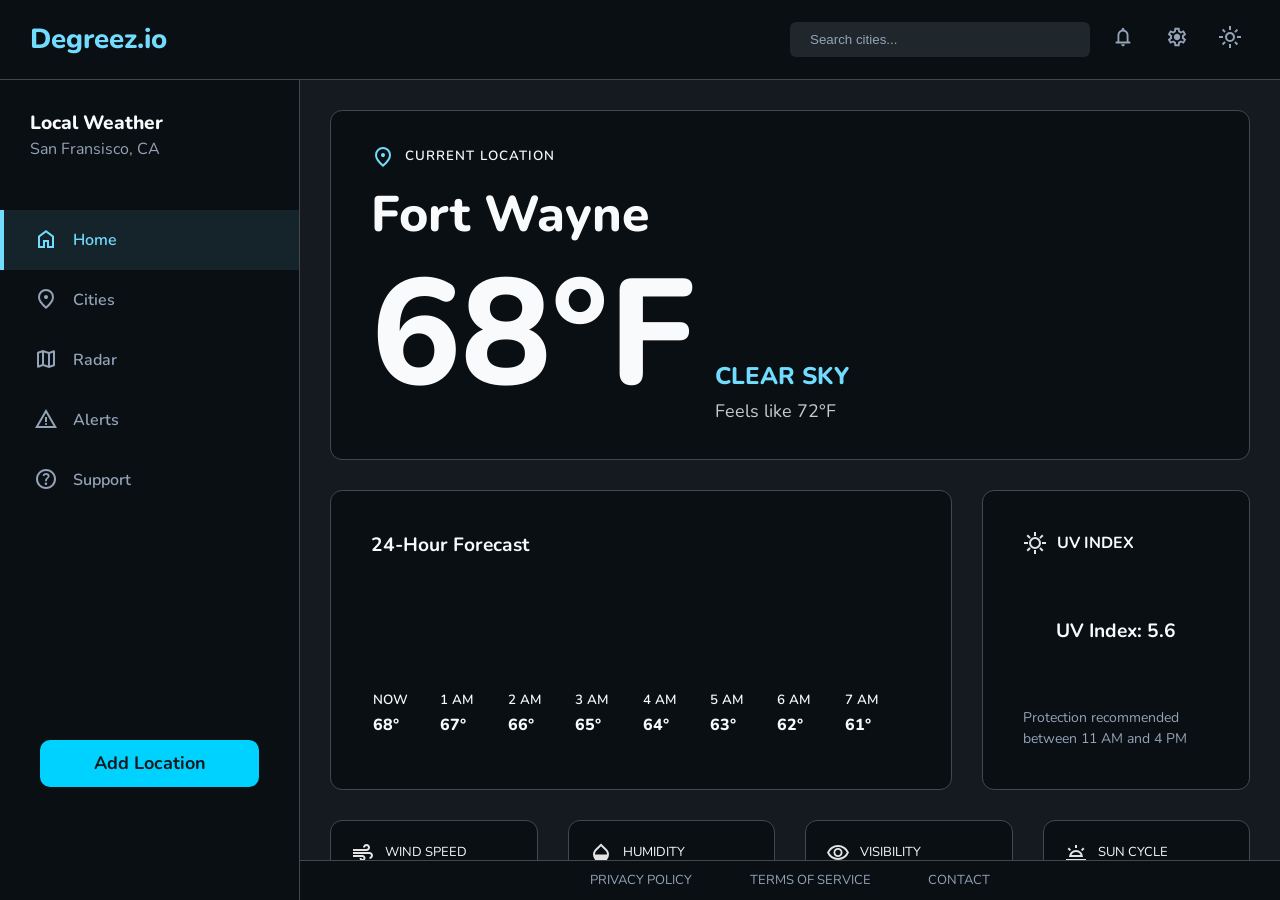
==== index.html @ ecbab19d "added responsiveness to homepage" ====
<!DOCTYPE html>
<html lang="en" data-theme="dark" >
<head>
  <meta charset="UTF-8">
  <meta name="viewport" content="width=device-width, initial-scale=1.0">
  
  <title id="page-title">Degreez.io</title>
  <link rel="stylesheet" href="./css/main.css">
  <link rel="stylesheet" href="./css/utilities.css">
  <link rel="stylesheet" href="./css/controls.css">

  <link rel="preconnect" href="https://fonts.googleapis.com">
  <link rel="preconnect" href="https://fonts.gstatic.com" crossorigin>
  <link href="https://fonts.googleapis.com/css2?family=Nunito:ital,wght@0,200..1000;1,200..1000&display=swap" rel="stylesheet">

  <link rel="icon" type="image/png" href="./assets/app-icon.png" alt="app icon">

  <script type="importmap">
  {
    "imports": {
      "navlinks": "./js/services/navlinks.js",
      "navService": "./js/services/navService.js",
      "apiService": "./js/services/apiService.js",
      "utilities": "./js/services/utilities.js",
      "homePage": "./js/pages/home.js"
    }
  }
  </script>

  <script defer type="module" src="./app.js"></script>
</head>
<body class="bg-surface-container">
  
  <!-- header -->
  <header class="bg-surface position-fixed" 
          style="height: 80px; z-index: 999; top: 0; width: 100%; display: flex; justify-content: center; align-items: center; user-select: none; border-bottom: 1px solid var(--outline-variant);">
    <div style="justify-content:space-between; width: inherit; height: 50px; display: flex; padding:0 30px; align-items: center;">

        <div style="display: flex; align-items: center;">

          <button id="menu-toggle-btn" class="menu-button" aria-label="Menu button" style="pointer-events: all; display: none; align-items: center; margin-left: 0px;">
            <svg xmlns="http://www.w3.org/2000/svg" height="32px" viewBox="0 -960 960 960" width="32px" fill="var(--on-surface-variant)"><path d="M120-240v-80h720v80H120Zm0-200v-80h720v80H120Zm0-200v-80h720v80H120Z"/></svg>          
          </button>
          
          <p class="AppHeader h4 text-color-primary" aria-label="app title" style="margin: 0 30px 0 0; font-weight: 800;">Degreez.io</p>
        </div>
 
        <ul class="top-right-nav-items" style="list-style: none; display: flex; width: 460px; font-weight: 550; justify-content: space-between; align-items: center;">
          <li>
            <input class="text-color bg-surface-variant search-box" aria-label="search box" type="text" placeholder="Search cities..." >
          </li>
          <li>
            <button class="top-nav-button" aria-label="Notification button">
              <svg xmlns="http://www.w3.org/2000/svg" height="22px" viewBox="0 -960 960 960"  width="24px" fill="var(--on-surface-variant)"><path d="M160-200v-80h80v-280q0-83 50-147.5T420-792v-28q0-25 17.5-42.5T480-880q25 0 42.5 17.5T540-820v28q80 20 130 84.5T720-560v280h80v80H160Zm320-300Zm0 420q-33 0-56.5-23.5T400-160h160q0 33-23.5 56.5T480-80ZM320-280h320v-280q0-66-47-113t-113-47q-66 0-113 47t-47 113v280Z"/></svg>
            </button>
          </li>
          <li>
            <button id="setting-btn" class="top-nav-button" aria-label="Settings button">
              <svg xmlns="http://www.w3.org/2000/svg" height="22px" viewBox="0 -960 960 960" width="24px" fill="var(--on-surface-variant)" style="pointer-events: none;"><path d="m370-80-16-128q-13-5-24.5-12T307-235l-119 50L78-375l103-78q-1-7-1-13.5v-27q0-6.5 1-13.5L78-585l110-190 119 50q11-8 23-15t24-12l16-128h220l16 128q13 5 24.5 12t22.5 15l119-50 110 190-103 78q1 7 1 13.5v27q0 6.5-2 13.5l103 78-110 190-118-50q-11 8-23 15t-24 12L590-80H370Zm70-80h79l14-106q31-8 57.5-23.5T639-327l99 41 39-68-86-65q5-14 7-29.5t2-31.5q0-16-2-31.5t-7-29.5l86-65-39-68-99 42q-22-23-48.5-38.5T533-694l-13-106h-79l-14 106q-31 8-57.5 23.5T321-633l-99-41-39 68 86 64q-5 15-7 30t-2 32q0 16 2 31t7 30l-86 65 39 68 99-42q22 23 48.5 38.5T427-266l13 106Zm42-180q58 0 99-41t41-99q0-58-41-99t-99-41q-59 0-99.5 41T342-480q0 58 40.5 99t99.5 41Zm-2-140Z"/></svg>
            </button>
          </li>
          
          <li>
            <button class="top-nav-button" aria-label="Theme toggle button">
              <svg xmlns="http://www.w3.org/2000/svg" height="24px" viewBox="0 -960 960 960" width="24px" fill="var(--on-surface-variant)"><path d="M565-395q35-35 35-85t-35-85q-35-35-85-35t-85 35q-35 35-35 85t35 85q35 35 85 35t85-35Zm-226.5 56.5Q280-397 280-480t58.5-141.5Q397-680 480-680t141.5 58.5Q680-563 680-480t-58.5 141.5Q563-280 480-280t-141.5-58.5ZM200-440H40v-80h160v80Zm720 0H760v-80h160v80ZM440-760v-160h80v160h-80Zm0 720v-160h80v160h-80ZM256-650l-101-97 57-59 96 100-52 56Zm492 496-97-101 53-55 101 97-57 59Zm-98-550 97-101 59 57-100 96-56-52ZM154-212l101-97 55 53-97 101-59-57Zm326-268Z"/></svg>            
            </button>
          </li>
        </ul>
    </div>

  </header>

  <!-- main content -->
  <div class="position-relative">

    <!-- side menu -->
    <aside class="sidemenu bg-surface position-fixed" style="width: 300px; height: calc(100vh - 80px); top: 80px; left: 0; border-right: 1px solid var(--outline-variant);">
      <nav aria-label="Menu">
        
        <!-- local weather location -->
        <div style="height: 50px; margin: 30px; justify-content: center; display: flex; flex-direction: column;">
          
          <p class="h6" style="font-weight: 800; user-select: none;">Local Weather</p>
          <p class="font-size-regular text-color-variant" style="user-select: none;">San Fransisco, CA</p>

        </div>
        
        <!-- list of menu items -->
        <div style="height: 216px; margin:50px 0;">
          <ul class="font-size-regular" style="list-style: none; display: flex; flex-direction: column; font-weight: 600; height: 100%; justify-content: space-between;">
            <li>
              <a id="homepage-menu-btn" class="side-nav-menu-button" type="button" href="#" draggable="false">
                <span style="pointer-events: none;">
                  <svg xmlns="http://www.w3.org/2000/svg" height="24px" viewBox="0 -960 960 960" width="24px" fill="var(--on-surface-variant)" style="margin: 4px 15px 0 0;">
                    <path d="M240-200h120v-240h240v240h120v-360L480-740 240-560v360Zm-80 80v-480l320-240 320 240v480H520v-240h-80v240H160Zm320-350Z"/>
                  </svg>
                </span>
                Home
              </a>
            </li>
            <li>
              <a class="side-nav-menu-button" type="button" href="#" draggable="false">
                <span style="pointer-events: none;">
                  <svg xmlns="http://www.w3.org/2000/svg" height="24px" viewBox="0 -960 960 960" width="24px" fill="var(--on-surface-variant)" style="margin: 4px 15px 0 0;">
                    <path d="M536.5-503.5Q560-527 560-560t-23.5-56.5Q513-640 480-640t-56.5 23.5Q400-593 400-560t23.5 56.5Q447-480 480-480t56.5-23.5ZM480-186q122-112 181-203.5T720-552q0-109-69.5-178.5T480-800q-101 0-170.5 69.5T240-552q0 71 59 162.5T480-186Zm0 106Q319-217 239.5-334.5T160-552q0-150 96.5-239T480-880q127 0 223.5 89T800-552q0 100-79.5 217.5T480-80Zm0-480Z"/></svg>
                </span>
                Cities
              </a>
            </li>
            <li>
              <a class="side-nav-menu-button" type="button" href="#" draggable="false">
                <span style="pointer-events: none;">
                  <svg xmlns="http://www.w3.org/2000/svg" height="24px" viewBox="0 -960 960 960" width="24px" fill="var(--on-surface-variant)" style="margin: 4px 15px 0 0;">
                    <path d="m600-120-240-84-186 72q-20 8-37-4.5T120-170v-560q0-13 7.5-23t20.5-15l212-72 240 84 186-72q20-8 37 4.5t17 33.5v560q0 13-7.5 23T812-192l-212 72Zm-40-98v-468l-160-56v468l160 56Zm80 0 120-40v-474l-120 46v468Zm-440-10 120-46v-468l-120 40v474Zm440-458v468-468Zm-320-56v468-468Z"/></svg>
                </span>
                Radar
              </a>
            </li>
            <li>
              <a class="side-nav-menu-button" type="button" href="#" draggable="false">
                <span style="pointer-events: none;">
                  <svg xmlns="http://www.w3.org/2000/svg" height="24px" viewBox="0 -960 960 960" width="24px" fill="var(--on-surface-variant)" style="margin: 4px 15px 0 0;">
                    <path d="m40-120 440-760 440 760H40Zm138-80h604L480-720 178-200Zm330.5-51.5Q520-263 520-280t-11.5-28.5Q497-320 480-320t-28.5 11.5Q440-297 440-280t11.5 28.5Q463-240 480-240t28.5-11.5ZM440-360h80v-200h-80v200Zm40-100Z"/></svg>
                </span>
                Alerts
              </a>
            </li>
            <li>
              <a class="side-nav-menu-button" type="button" href="#" draggable="false">
                <span style="pointer-events: none;">
                  <svg xmlns="http://www.w3.org/2000/svg" height="24px" viewBox="0 -960 960 960" width="24px" fill="var(--on-surface-variant)" style="margin: 4px 15px 0 0;">
                    <path d="M513.5-254.5Q528-269 528-290t-14.5-35.5Q499-340 478-340t-35.5 14.5Q428-311 428-290t14.5 35.5Q457-240 478-240t35.5-14.5ZM442-394h74q0-33 7.5-52t42.5-52q26-26 41-49.5t15-56.5q0-56-41-86t-97-30q-57 0-92.5 30T342-618l66 26q5-18 22.5-39t53.5-21q32 0 48 17.5t16 38.5q0 20-12 37.5T506-526q-44 39-54 59t-10 73Zm38 314q-83 0-156-31.5T197-197q-54-54-85.5-127T80-480q0-83 31.5-156T197-763q54-54 127-85.5T480-880q83 0 156 31.5T763-763q54 54 85.5 127T880-480q0 83-31.5 156T763-197q-54 54-127 85.5T480-80Zm0-80q134 0 227-93t93-227q0-134-93-227t-227-93q-134 0-227 93t-93 227q0 134 93 227t227 93Zm0-320Z"/>                
                  </svg>
                </span>
                Support
              </a>
            </li>
          </ul>
        </div>

        <!-- other -->
        <div class="position-absolute" style="height: 150px; width: 100%; margin:50px 0px; bottom: 0;">

          <a class="add-location-button bg-primary-container" type="button" href="#" draggable="false">
                Add Location
          </a>
        </div>
      </nav>
    </aside>

    <!-- main content -->
    <main id="page-content" class="position-absolute" 
          style="height: calc(100vh - 80px - 40px); width: calc(100vw - 300px); top: 80px;
          overflow-y: auto; overflow-x: hidden; left: 300px;">
        <!-- Pages will be injected here -->
    </main> 
  </div>

  
  <!-- footer -->
  <footer class="position-absolute bg-surface" style="display: flex; align-items: center; justify-content: center; height: 40px; width: calc(100% - 300px); bottom: 0; right: 0; border-top: 1px solid var(--outline-variant);">
    <div class="text-color-variant footerLinks" style="display: flex; align-items: center; justify-content: space-between; min-width: 400px; font-size: small;">
      <a>PRIVACY POLICY</a>
      <a>TERMS OF SERVICE</a>
      <a>CONTACT</a>
    </div>
  </footer>
</body>
</html>
---- css/main.css ----
:root {

  /* font sizes */
  --header-h1: 2.986rem;
  --header-h2: 2.488rem;
  --header-h3: 2.074rem;
  --header-h4: 1.728rem;
  --header-h5: 1.44rem;
  --header-h6: 1.2rem;
  --font-size-regular: 1rem;
  --font-size-small: 0.833rem;
  --font-size-xsmall: 0.694rem;
}

* {
    line-height: 1.5;
    margin: 0px;
    padding: 0px;
    box-sizing: border-box;
}

body {
  font-family: "Nunito", sans-serif;
  font-optical-sizing: auto;
  font-weight: 400;
  font-style: normal;
  flex: 1;
  color: var(--on-surface);
  font-size: var(--font-size-regular);
  user-select: none;
  height: 100vh;
  width: 100vw;
  overflow: hidden;
}

/* Dark Theme */
[data-theme="dark"] {

  /* Surface & Backgrounds */
  --surface: #0a0f13;
  --surface-container: #141a1f;
  --surface-container-highest: #1f272c;
  
  /* Primary Spectrum (High-Pressure/Hero) */

  --primary: #72dcff;
  --primary-container: #00d2ff;

  /* Secondary Spectrum (Indigo/Storm) */
  --secondary: #96a5ff;
  --secondary-container: #2f3f92;

  /* Accents & UI Details */
  --outline-variant: #43484d;

  /* Text color */
  --on-surface: #f8fafc;       
  --on-surface-variant: #94a3b8; 
}

/* Light Theme */
[data-theme="light"] {

  /* Surface & Backgrounds */
  --surface: #f8fafc;         
  --surface-container: #ffffff; 
  --surface-container-highest: #f1f5f9; 

  /* Primary Spectrum */
  --primary: #007da5;          
  --primary-container: #72dcff; 

  /* Secondary Spectrum */
  --secondary: #4d5bad;        
  --secondary-container: #e0e4ff; 

  /* Accents & UI Details */
  --outline-variant: #cbd5e1;   
  
  /* Text specifically for light mode */
  --on-surface: #0f172a;       
  --on-surface-variant: #475569;
}



/* #region FONTSIZE */

.h1 {
  font-size: var(--header-h1 );
}

.h2 {
  font-size: var(--header-h2);
}

.h3 {
  font-size: var(--header-h3);
}

.h4 {
  font-size: var(--header-h4);
}

.h5 {
  font-size: var(--header-h5);
}

.h6 {
  font-size: var(--header-h6);
}

.font-size-regular {
  font-size: var(--font-size-regular);
}

.font-size-small {
  font-size: var(--font-size-small);
}

.font-size-xsmall {
  font-size: var(--font-size-xsmall);
}

/* #endregion */
---- css/utilities.css ----
/*#region BACKGROUND */

.bg-surface{
  background-color: var(--surface);
}

.bg-surface-container {
  background-color: var(--surface-container);
}

.bg-surface-container-highest {
  background-color: var(--surface-container-highest);
}

.bg-primary {
  background-color: var(--primary);
}

.bg-primary-container {
  background-color: var(--primary-container);
}

.bg-secondary {
  background-color: var(--secondary);
}

.bg-secondary-container {
  background-color: var(--secondary-container);
}

.bg-surface-variant {
  background-color: var(--on-surface-variant);
}

/*#endregion */

/*#region OUTLINE */

.outline {
  outline: 1px solid var(--outline-variant);
  outline-offset: -1px;
}

/* #endregion */

/*#region FOREGROUND */

.text-color {
  color: var(--on-surface);
}

.text-color-variant {
  color: var(--on-surface-variant);
}

.text-color-primary {
  color: var(--primary);
}

.text-color-primary-container {
  color: var(--primary-container);
}

/* #endregion */

/* #region POSITION */

.position-static {
  position: static;
}

.position-sticky {
  position: sticky;
}

.position-relative {
  position: relative;
}

.position-absolute {
  position: absolute;
}

.position-fixed {
  position: fixed;
}


/* #endregion */


/* #region PAGE */

.page-default {
  padding: 30px;
}

/* #endregion */

@media (max-width: 1300px) {
  .largeWeatherImage { display: none !important; }
}

@media (max-width: 1200px) {
  .sidemenu { 
    /* width: 0px; */
    display: none;
    flex-direction: column;
    z-index: 900;
  }

  .sidemenu.active {
    display: flex;
  }

  .menu-button {
    display: flex !important;
  }

  .AppHeader {
    margin-left: 10px !important;
    font-size: x-large !important;
  }

  footer {
    width: 100% !important;
  }

  #page-content {
    width: 100% !important;
    left: 0 !important;
  }
}

@media (max-width: 700px) {

    .sidemenu { 
    width: 200px !important;
  }

  .top-right-nav-items {
    width: 150px !important;

    .search-box {
      display: none;
    }
  }

  .currentLocation {
    font-size: 20px !important;
  }

  .tempValue {
    font-size: 70px !important;
  }

  .container {
    height: 250px !important;
    flex-direction: column;
  }

  .container-mid {
    height: 500px !important;
    flex-direction: column;    
  }

  .tempContainer {
    align-items: center !important;
  }

  table {
    width: 700% !important;
  }

  .feelsLike {
    display: none !important;
  }

  .forecast {
    width: 100% !important;
    gap: 30px;
  }

  .uvIndex {
    width: 100% !important;
    p {
      font-weight: 500;
    }
  }

  .footerLinks {
    min-width: 350px !important;
  }

  .container-bottom {
    overflow-x: scroll;
    gap: 30px;
    .content {
      min-width: 250px !important;
    }
  }

  .add-location-button {
    font-size: 15px !important;
  }
}
---- css/controls.css ----
.search-box {
  border: none;
  border-radius: 6px;
  width: 300px; 
  height: 35px;
  background-color: var(--surface-container-highest);
  padding: 0 20px;
}

.search-box:focus {
  outline: none;
}

.search-box::placeholder {
  color: var(--on-surface-variant);
}

.top-nav-button {
  height: 40px; width: 40px; border-radius: 20px; border: 0; margin: 0; padding: 0; background-color: transparent;
}

.menu-button {
  height: 40px; width: 40px; border: 0; margin: 0; padding: 0; border-radius: 6px; background-color: transparent; align-items: center; justify-content: center;
}

.menu-button:hover, .menu-button:hover svg {
  background-color: var(--surface-container-highest);
  fill: var(--on-surface);
}

.top-nav-button:hover, .top-nav-button:hover svg {
  background-color: var(--surface-container-highest);
  fill: var(--on-surface);
}

.top-nav-menu-button {
  color: var(--on-surface-variant);
  text-decoration: none;
}

.top-nav-menu-button:hover {
  color: var(--on-surface);
  text-decoration: none;
}

.top-nav-menu-button:focus {
  color: var(--primary);
  border-bottom: 2px solid var(--primary);
}

.side-nav-menu-button {
  user-select: none;
  display: flex;
  justify-content: start;
  align-items: center;
  height: 50px;
  width: 100%;
  padding: 30px;
  color: var(--on-surface-variant);
  border-left: 4px solid transparent;
  text-decoration: none;
}

.side-nav-menu-button-icon {
  fill: var(--on-surface-variant);
}

.side-nav-menu-button:hover, .side-nav-menu-button:hover svg {
  background-color: var(--surface-container-highest);
  color: var(--on-surface);
  fill: var(--on-surface);
  
}

.side-nav-menu-button-selected {
  color: var(--primary);
  background-color: rgb(from var(--primary) r g b / 10%);
  border-left: 4px solid var(--primary);
  
  svg {
    fill: var(--primary);
  }
}

.side-nav-menu-button:visited {
  text-decoration: none;
}

.add-location-button {
  display: flex; 
  text-align: center; 
  justify-content: center; 
  margin: 40px; 
  padding: 10px;
  border-radius: 10px; 
  min-height: 40px; 
  font-weight: 700;
  text-decoration: none;
  color: var(--surface-container);
  user-select: none;
  font-size: 18px;
  transform: scale(1);
  transition: transform 0.3s ease;
}

.add-location-button:visited {
  text-decoration: none;
}

.add-location-button:hover {
  transform: scale(1.05);
}
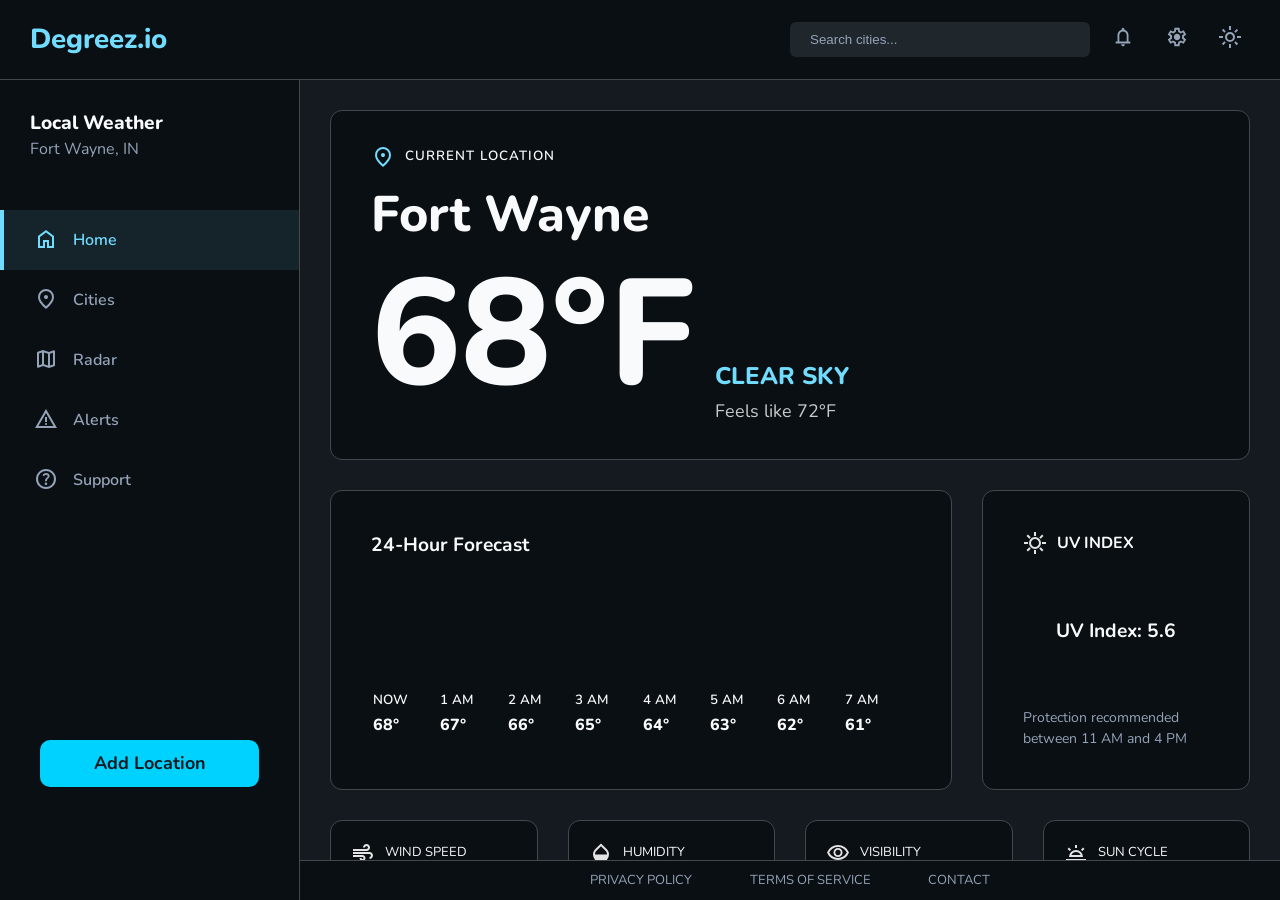
==== commit f2dcdabc: "update-homepage" ====
--- a/index.html
+++ b/index.html
@@ -81,7 +81,7 @@
         <div style="height: 50px; margin: 30px; justify-content: center; display: flex; flex-direction: column;">
           
           <p class="h6" style="font-weight: 800; user-select: none;">Local Weather</p>
-          <p class="font-size-regular text-color-variant" style="user-select: none;">San Fransisco, CA</p>
+          <p class="font-size-regular text-color-variant" style="user-select: none;">Fort Wayne, IN</p>
 
         </div>
         
@@ -165,5 +165,25 @@
       <a>CONTACT</a>
     </div>
   </footer>
+
+  <section class="add-location-popup position-relative"
+     style="z-index: 9999; top: 0; height: 100%; width: 100%; justify-content: center; align-items: center;
+     user-select: none;">
+    <div class="bg-surface" style="height: 100%; width: 100%; opacity: 0.6;" ></div>
+
+    <div class="position-absolute bg-surface" style="border-radius: 10px; border: 1px solid var(--outline-variant); padding: 20px; height: 200px;">
+      
+      <form action="#" style="display: flex; flex-direction: column;" aria-label="Add location popup dialog">
+        <div>
+          <p style="font-size: 24px; font-weight: 800; margin-bottom: 10px;">Add a new location</p>
+          <input class="text-color bg-surface-variant search-box" aria-label="search box" type="text" placeholder="Enter city name..." >
+        </div>
+
+        <a class="submit add-location-button bg-primary-container" type="button" href="#" draggable="false" style="margin: 40px 0; padding: 0; align-items: center;">
+                Add Location
+        </a>
+      </form>
+    </div>
+  </section>
 </body>
 </html>
--- a/css/controls.css
+++ b/css/controls.css
@@ -111,3 +111,12 @@
 .add-location-button:hover {
   transform: scale(1.05);
 }
+
+.add-location-popup.active {
+  display: flex;
+}
+
+.add-location-popup {
+  display: none;
+}
+
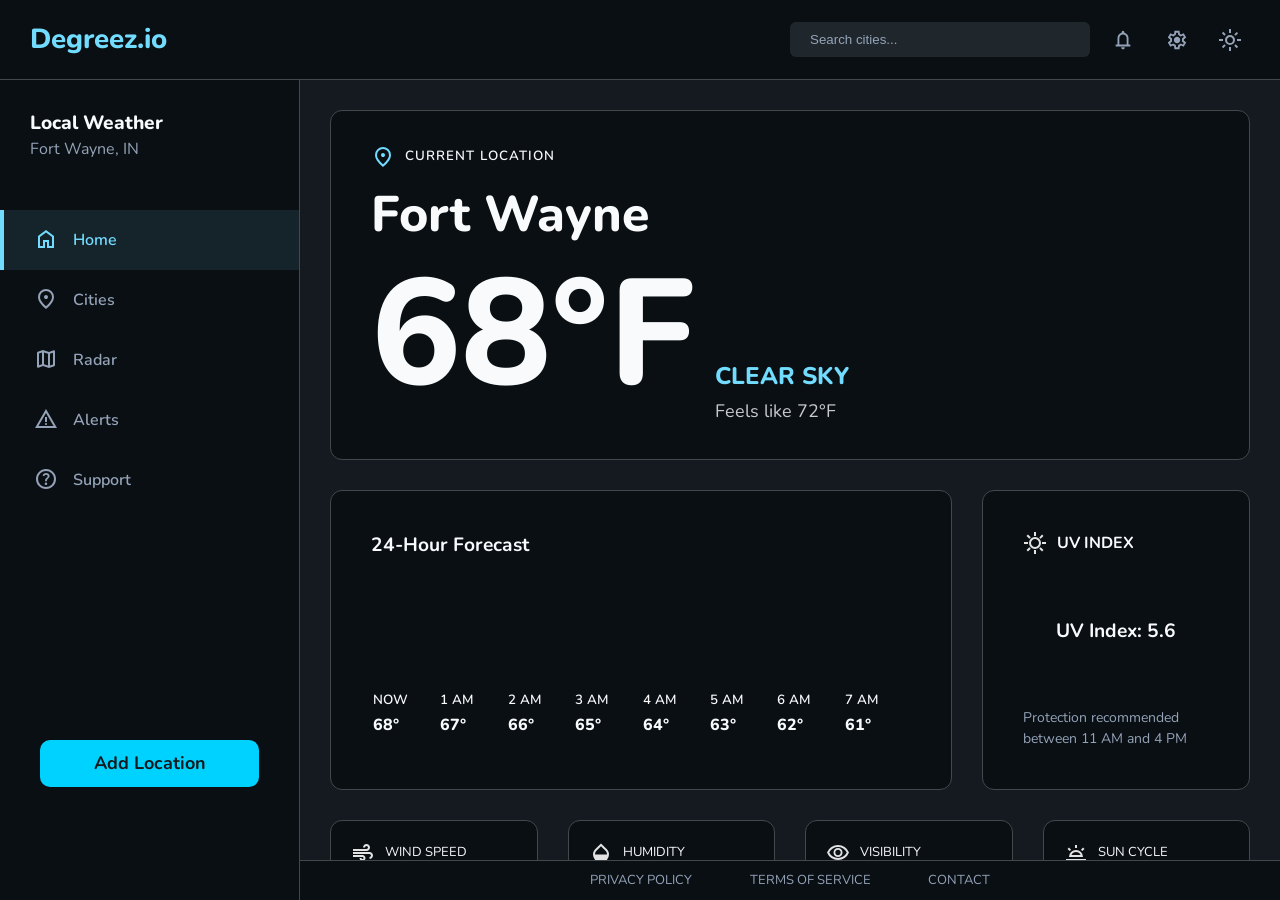
==== commit b596d44b: "added notification template and structure" ====
--- a/index.html
+++ b/index.html
@@ -5,9 +5,7 @@
   <meta name="viewport" content="width=device-width, initial-scale=1.0">
   
   <title id="page-title">Degreez.io</title>
-  <link rel="stylesheet" href="./css/main.css">
-  <link rel="stylesheet" href="./css/utilities.css">
-  <link rel="stylesheet" href="./css/controls.css">
+  <link rel="stylesheet" href="./css/styles.css">
 
   <link rel="preconnect" href="https://fonts.googleapis.com">
   <link rel="preconnect" href="https://fonts.gstatic.com" crossorigin>
@@ -50,7 +48,7 @@
             <input class="text-color bg-surface-variant search-box" aria-label="search box" type="text" placeholder="Search cities..." >
           </li>
           <li>
-            <button class="top-nav-button" aria-label="Notification button">
+            <button class="notification-button top-nav-button" aria-label="Notification button">
               <svg xmlns="http://www.w3.org/2000/svg" height="22px" viewBox="0 -960 960 960"  width="24px" fill="var(--on-surface-variant)"><path d="M160-200v-80h80v-280q0-83 50-147.5T420-792v-28q0-25 17.5-42.5T480-880q25 0 42.5 17.5T540-820v28q80 20 130 84.5T720-560v280h80v80H160Zm320-300Zm0 420q-33 0-56.5-23.5T400-160h160q0 33-23.5 56.5T480-80ZM320-280h320v-280q0-66-47-113t-113-47q-66 0-113 47t-47 113v280Z"/></svg>
             </button>
           </li>
@@ -70,6 +68,46 @@
 
   </header>
 
+  <!-- Notification section -->
+  <section class="notification bg-surface position-fixed outline" 
+           style="z-index: 9999; height: 400px; width: 350px; border-radius: 12px; top: 65px; right: 100px; overflow: hidden;">
+           <div style="display: flex; flex-direction: column; height: 100%; width: 100%;">
+             <!-- title  -->
+              <div style="border-bottom: 1px solid var(--outline-variant); padding: 12px 18px; user-select: none;">
+                <p style="font-size: large; font-weight: 600;">Notifications</p>
+              </div>
+             <!-- notification items -->
+              <div style="display: flex; flex-direction: column; justify-content: start; height: 80%; overflow-y: auto; overflow-x: hidden;">
+                
+                <!-- no notification message -->
+                <!-- <p>No new notifications</p> -->
+
+                <div class="notification-item" style="display: flex; flex-direction: column; padding: 12px 18px; border: 1px solid; border-color: var(--outline-variant);">
+                  <div style="display: flex; flex-direction: column; width: 100%;">
+                    <div style="display: flex;">
+                      <p style="font-weight: 600; font-size: medium;">Severe Weather Alert</p>
+
+                      <div class="new-notification-indicator" style="background-color: var(--primary); height: 8px; width: 8px; align-self: center; border-radius: 4px; margin-left: auto; margin-right: 4px;">
+                      </div>
+                    </div>
+                    <p style="font-size: small; color: var(--on-surface-variant); font-size: small; text-overflow: ellipsis; overflow: hidden; white-space: nowrap">Thunderstorm warning in your area until 6 PM. oasdf  ouiha iwebhdishbuiebsdf</p>
+
+                  </div>
+                </div>
+
+              </div>
+             <!-- bottom action buttons eg. mark all as read, clear notifications etc -->
+              <div style="display: flex; justify-content: space-between; padding: 18px;  border-top: 1px solid var(--outline-variant);">
+                <button class="notification-popup-button" aria-label="Mark all as read button" >
+                  Mark all as read
+                </button>
+                <button class="notification-popup-button outline" aria-label="Clear notifications button" style="background-color: transparent; color: var(--on-surface-variant);">
+                  Clear
+                </button>
+              </div>
+            </div>
+  </section>
+  
   <!-- main content -->
   <div class="position-relative">
 
--- a/css/styles.css
+++ b/css/styles.css
@@ -0,0 +1,489 @@
+:root {
+
+  /* font sizes */
+  --header-h1: 2.986rem;
+  --header-h2: 2.488rem;
+  --header-h3: 2.074rem;
+  --header-h4: 1.728rem;
+  --header-h5: 1.44rem;
+  --header-h6: 1.2rem;
+  --font-size-regular: 1rem;
+  --font-size-small: 0.833rem;
+  --font-size-xsmall: 0.694rem;
+}
+
+* {
+    line-height: 1.5;
+    margin: 0px;
+    padding: 0px;
+    box-sizing: border-box;
+}
+
+body {
+  font-family: "Nunito", sans-serif;
+  font-optical-sizing: auto;
+  font-weight: 400;
+  font-style: normal;
+  flex: 1;
+  color: var(--on-surface);
+  font-size: var(--font-size-regular);
+  user-select: none;
+  height: 100vh;
+  width: 100vw;
+  overflow: hidden;
+}
+
+/* Dark Theme */
+[data-theme="dark"] {
+
+  /* Surface & Backgrounds */
+  --surface: #0a0f13;
+  --surface-container: #141a1f;
+  --surface-container-highest: #1f272c;
+  
+  /* Primary Spectrum (High-Pressure/Hero) */
+
+  --primary: #72dcff;
+  --primary-container: #00d2ff;
+
+  /* Secondary Spectrum (Indigo/Storm) */
+  --secondary: #96a5ff;
+  --secondary-container: #2f3f92;
+
+  /* Accents & UI Details */
+  --outline-variant: #43484d;
+
+  /* Text color */
+  --on-surface: #f8fafc;       
+  --on-surface-variant: #94a3b8; 
+}
+
+/* Light Theme */
+[data-theme="light"] {
+
+  /* Surface & Backgrounds */
+  --surface: #f8fafc;         
+  --surface-container: #ffffff; 
+  --surface-container-highest: #f1f5f9; 
+
+  /* Primary Spectrum */
+  --primary: #007da5;          
+  --primary-container: #72dcff; 
+
+  /* Secondary Spectrum */
+  --secondary: #4d5bad;        
+  --secondary-container: #e0e4ff; 
+
+  /* Accents & UI Details */
+  --outline-variant: #cbd5e1;   
+  
+  /* Text specifically for light mode */
+  --on-surface: #0f172a;       
+  --on-surface-variant: #475569;
+}
+
+
+
+/* #region FONTSIZE */
+
+.h1 {
+  font-size: var(--header-h1 );
+}
+
+.h2 {
+  font-size: var(--header-h2);
+}
+
+.h3 {
+  font-size: var(--header-h3);
+}
+
+.h4 {
+  font-size: var(--header-h4);
+}
+
+.h5 {
+  font-size: var(--header-h5);
+}
+
+.h6 {
+  font-size: var(--header-h6);
+}
+
+.font-size-regular {
+  font-size: var(--font-size-regular);
+}
+
+.font-size-small {
+  font-size: var(--font-size-small);
+}
+
+.font-size-xsmall {
+  font-size: var(--font-size-xsmall);
+}
+
+/* #endregion */
+
+
+/*#region BACKGROUND */
+
+.bg-surface{
+  background-color: var(--surface);
+}
+
+.bg-surface-container {
+  background-color: var(--surface-container);
+}
+
+.bg-surface-container-highest {
+  background-color: var(--surface-container-highest);
+}
+
+.bg-primary {
+  background-color: var(--primary);
+}
+
+.bg-primary-container {
+  background-color: var(--primary-container);
+}
+
+.bg-secondary {
+  background-color: var(--secondary);
+}
+
+.bg-secondary-container {
+  background-color: var(--secondary-container);
+}
+
+.bg-surface-variant {
+  background-color: var(--on-surface-variant);
+}
+
+/*#endregion */
+
+/*#region OUTLINE */
+
+.outline {
+  outline: 1px solid var(--outline-variant);
+  outline-offset: -1px;
+}
+
+/* #endregion */
+
+/*#region FOREGROUND */
+
+.text-color {
+  color: var(--on-surface);
+}
+
+.text-color-variant {
+  color: var(--on-surface-variant);
+}
+
+.text-color-primary {
+  color: var(--primary);
+}
+
+.text-color-primary-container {
+  color: var(--primary-container);
+}
+
+/* #endregion */
+
+/* #region POSITION */
+
+.position-static {
+  position: static;
+}
+
+.position-sticky {
+  position: sticky;
+}
+
+.position-relative {
+  position: relative;
+}
+
+.position-absolute {
+  position: absolute;
+}
+
+.position-fixed {
+  position: fixed;
+}
+
+
+/* #endregion */
+
+
+/* #region PAGE */
+
+.page-default {
+  padding: 30px;
+}
+
+/* #endregion */
+
+@media (max-width: 1300px) {
+  .largeWeatherImage { display: none !important; }
+}
+
+@media (max-width: 1200px) {
+  .sidemenu { 
+    /* width: 0px; */
+    display: none;
+    flex-direction: column;
+    z-index: 900;
+  }
+
+  .sidemenu.active {
+    display: flex;
+  }
+
+  .menu-button {
+    display: flex !important;
+  }
+
+  .AppHeader {
+    margin-left: 10px !important;
+    font-size: x-large !important;
+  }
+
+  footer {
+    width: 100% !important;
+  }
+
+  #page-content {
+    width: 100% !important;
+    left: 0 !important;
+  }
+}
+
+@media (max-width: 700px) {
+
+    .sidemenu { 
+    width: 200px !important;
+  }
+
+  .top-right-nav-items {
+    width: 150px !important;
+
+    .search-box {
+      display: none;
+    }
+  }
+
+  .currentLocation {
+    font-size: 20px !important;
+  }
+
+  .tempValue {
+    font-size: 70px !important;
+  }
+
+  .container {
+    height: 250px !important;
+    flex-direction: column;
+  }
+
+  .container-mid {
+    height: 500px !important;
+    flex-direction: column;    
+  }
+
+  .tempContainer {
+    align-items: center !important;
+  }
+
+  table {
+    width: 700% !important;
+  }
+
+  .feelsLike {
+    display: none !important;
+  }
+
+  .forecast {
+    width: 100% !important;
+    gap: 30px;
+  }
+
+  .uvIndex {
+    width: 100% !important;
+    p {
+      font-weight: 500;
+    }
+  }
+
+  .footerLinks {
+    min-width: 350px !important;
+  }
+
+  .container-bottom {
+    overflow-x: scroll;
+    gap: 30px;
+    .content {
+      min-width: 250px !important;
+    }
+  }
+
+  .add-location-button {
+    font-size: 15px !important;
+  }
+}
+
+
+.search-box {
+  border: none;
+  border-radius: 6px;
+  width: 300px; 
+  height: 35px;
+  background-color: var(--surface-container-highest);
+  padding: 0 20px;
+}
+
+.search-box:focus {
+  outline: none;
+}
+
+.search-box::placeholder {
+  color: var(--on-surface-variant);
+}
+
+.top-nav-button {
+  height: 40px; width: 40px; border-radius: 20px; border: 0; margin: 0; padding: 0; background-color: transparent; display: flex; align-items: center; justify-content: center;
+}
+
+.menu-button {
+  height: 40px; width: 40px; border: 0; margin: 0; padding: 0; border-radius: 6px; background-color: transparent; align-items: center; justify-content: center;
+}
+
+.menu-button:hover, .menu-button:hover svg, .notification-item:hover {
+  background-color: var(--surface-container-highest);
+  fill: var(--on-surface);
+}
+
+.top-nav-button:hover, .top-nav-button:hover svg {
+  background-color: var(--surface-container-highest);
+  fill: var(--on-surface);
+}
+
+.top-nav-menu-button {
+  color: var(--on-surface-variant);
+  text-decoration: none;
+}
+
+.top-nav-menu-button:hover {
+  color: var(--on-surface);
+  text-decoration: none;
+}
+
+.top-nav-menu-button:focus {
+  color: var(--primary);
+  border-bottom: 2px solid var(--primary);
+}
+
+.side-nav-menu-button {
+  user-select: none;
+  display: flex;
+  justify-content: start;
+  align-items: center;
+  height: 50px;
+  width: 100%;
+  padding: 30px;
+  color: var(--on-surface-variant);
+  border-left: 4px solid transparent;
+  text-decoration: none;
+}
+
+.side-nav-menu-button-icon {
+  fill: var(--on-surface-variant);
+}
+
+.side-nav-menu-button:hover, .side-nav-menu-button:hover svg {
+  background-color: var(--surface-container-highest);
+  color: var(--on-surface);
+  fill: var(--on-surface);
+  
+}
+
+.side-nav-menu-button-selected {
+  color: var(--primary);
+  background-color: rgb(from var(--primary) r g b / 10%);
+  border-left: 4px solid var(--primary);
+  
+  svg {
+    fill: var(--primary);
+  }
+}
+
+.side-nav-menu-button:visited {
+  text-decoration: none;
+}
+
+.add-location-button {
+  display: flex; 
+  text-align: center; 
+  justify-content: center; 
+  margin: 40px; 
+  padding: 10px;
+  border-radius: 10px; 
+  min-height: 40px; 
+  font-weight: 700;
+  text-decoration: none;
+  color: var(--surface-container);
+  user-select: none;
+  font-size: 18px;
+  transform: scale(1);
+  transition: transform 0.3s ease;
+}
+
+.add-location-button:visited {
+  text-decoration: none;
+}
+
+.add-location-button:hover {
+  transform: scale(1.05);
+}
+
+.add-location-popup.active {
+  display: flex;
+}
+
+.add-location-popup {
+  display: none;
+}
+
+.grow-on-hover {
+  transform: scale(1);
+  transition: transform 0.2s ease;
+}
+
+.grow-on-hover:hover {
+  transform: scale(1.2);
+}
+
+.notification {
+  display: none;
+}
+
+.notification.active {
+  display: flex;
+}
+
+.notification-popup-button {
+  padding: 4px 14px; 
+  font-size: medium; 
+  background-color: var(--primary); 
+  color: var(--surface-container); 
+  border-radius: 8px; 
+  border: none;
+  align-items: center;
+  justify-content: center;
+  transform: scale(1);
+  transition: transform 0.2s ease;
+}
+
+.notification-popup-button:hover {
+  transform: scale(1.05);
+}
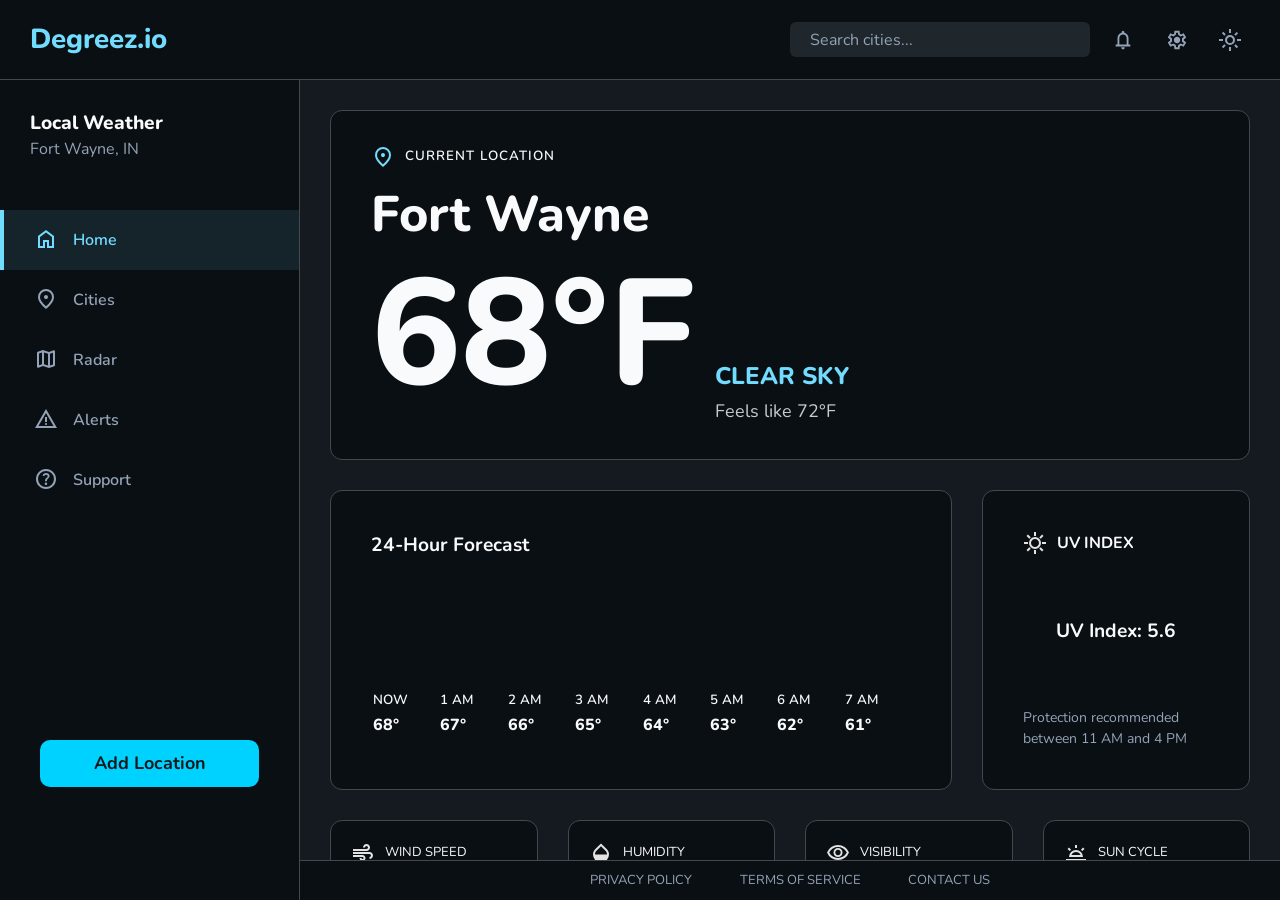
==== commit a53d6f22: "added alert page; support page;" ====
--- a/index.html
+++ b/index.html
@@ -10,6 +10,9 @@
   <link rel="preconnect" href="https://fonts.googleapis.com">
   <link rel="preconnect" href="https://fonts.gstatic.com" crossorigin>
   <link href="https://fonts.googleapis.com/css2?family=Nunito:ital,wght@0,200..1000;1,200..1000&display=swap" rel="stylesheet">
+
+  <link href="https://fonts.googleapis.com/css2?family=Material+Symbols+Outlined" rel="stylesheet" />
+  <!-- <link rel="stylesheet" href="https://ka-f.webawesome.com/webawesome@3.5.0/styles/webawesome.css"> -->
 
   <link rel="icon" type="image/png" href="./assets/app-icon.png" alt="app icon">
 
@@ -26,6 +29,8 @@
   </script>
 
   <script defer type="module" src="./app.js"></script>
+  <script defer type="module" src="https://ka-f.webawesome.com/webawesome@3.5.0/webawesome.loader.js"></script>
+
 </head>
 <body class="bg-surface-container">
   
@@ -85,12 +90,12 @@
                 <div class="notification-item" style="display: flex; flex-direction: column; padding: 12px 18px; border: 1px solid; border-color: var(--outline-variant);">
                   <div style="display: flex; flex-direction: column; width: 100%;">
                     <div style="display: flex;">
-                      <p style="font-weight: 600; font-size: medium;">Severe Weather Alert</p>
+                      <p style="font-weight: 600; font-size: medium;">Severe Thunderstorm Warning</p>
 
                       <div class="new-notification-indicator" style="background-color: var(--primary); height: 8px; width: 8px; align-self: center; border-radius: 4px; margin-left: auto; margin-right: 4px;">
                       </div>
                     </div>
-                    <p style="font-size: small; color: var(--on-surface-variant); font-size: small; text-overflow: ellipsis; overflow: hidden; white-space: nowrap">Thunderstorm warning in your area until 6 PM. oasdf  ouiha iwebhdishbuiebsdf</p>
+                    <p style="font-size: small; color: var(--on-surface-variant); font-size: small; text-overflow: ellipsis; overflow: hidden; white-space: nowrap">Destructive straight-line winds over 60 MPH, localized flash flooding, and continuous cloud-to-ground lightning.</p>
 
                   </div>
                 </div>
@@ -200,7 +205,7 @@
     <div class="text-color-variant footerLinks" style="display: flex; align-items: center; justify-content: space-between; min-width: 400px; font-size: small;">
       <a>PRIVACY POLICY</a>
       <a>TERMS OF SERVICE</a>
-      <a>CONTACT</a>
+      <a>CONTACT US</a>
     </div>
   </footer>
 
--- a/css/styles.css
+++ b/css/styles.css
@@ -33,6 +33,15 @@
   overflow: hidden;
 }
 
+textarea, form, input {
+  font-family: "Nunito", sans-serif;
+  font-optical-sizing: auto;
+  font-weight: 400;
+  font-style: normal;
+  color: var(--on-surface);
+  font-size: var(--font-size-regular);
+}
+
 /* Dark Theme */
 [data-theme="dark"] {
 
@@ -336,6 +345,7 @@
 .search-box {
   border: none;
   border-radius: 6px;
+  font-size: medium;
   width: 300px; 
   height: 35px;
   background-color: var(--surface-container-highest);
@@ -346,7 +356,7 @@
   outline: none;
 }
 
-.search-box::placeholder {
+.search-box::placeholder, textarea::placeholder {
   color: var(--on-surface-variant);
 }
 
@@ -463,6 +473,37 @@
   transform: scale(1.2);
 }
 
+.contact-us-send-button {
+  font-size: 18px;
+  font-weight: 700;
+  display: flex; 
+  text-align: center; 
+  justify-content: center; 
+  color: var(--surface-container);
+  padding: 10px 20px; 
+  border: none;  
+  border-radius: 10px; 
+  cursor: pointer;
+  transform: scale(1);
+  transition: transform 0.2s ease;
+}
+
+.contact-us-textarea {
+  border: none;
+  outline: none;
+  border-radius: 6px;
+  height: 250px;
+  background-color: var(--surface-container-highest); 
+  color: var(--on-surface);
+  font-size: medium;
+  padding: 12px 20px;
+  resize: none;
+}
+
+.contact-us-send-button:hover {
+  transform: scale(1.02);
+}
+
 .notification {
   display: none;
 }
@@ -475,7 +516,7 @@
   padding: 4px 14px; 
   font-size: medium; 
   background-color: var(--primary); 
-  color: var(--surface-container); 
+  color: var(--surface-container);
   border-radius: 8px; 
   border: none;
   align-items: center;
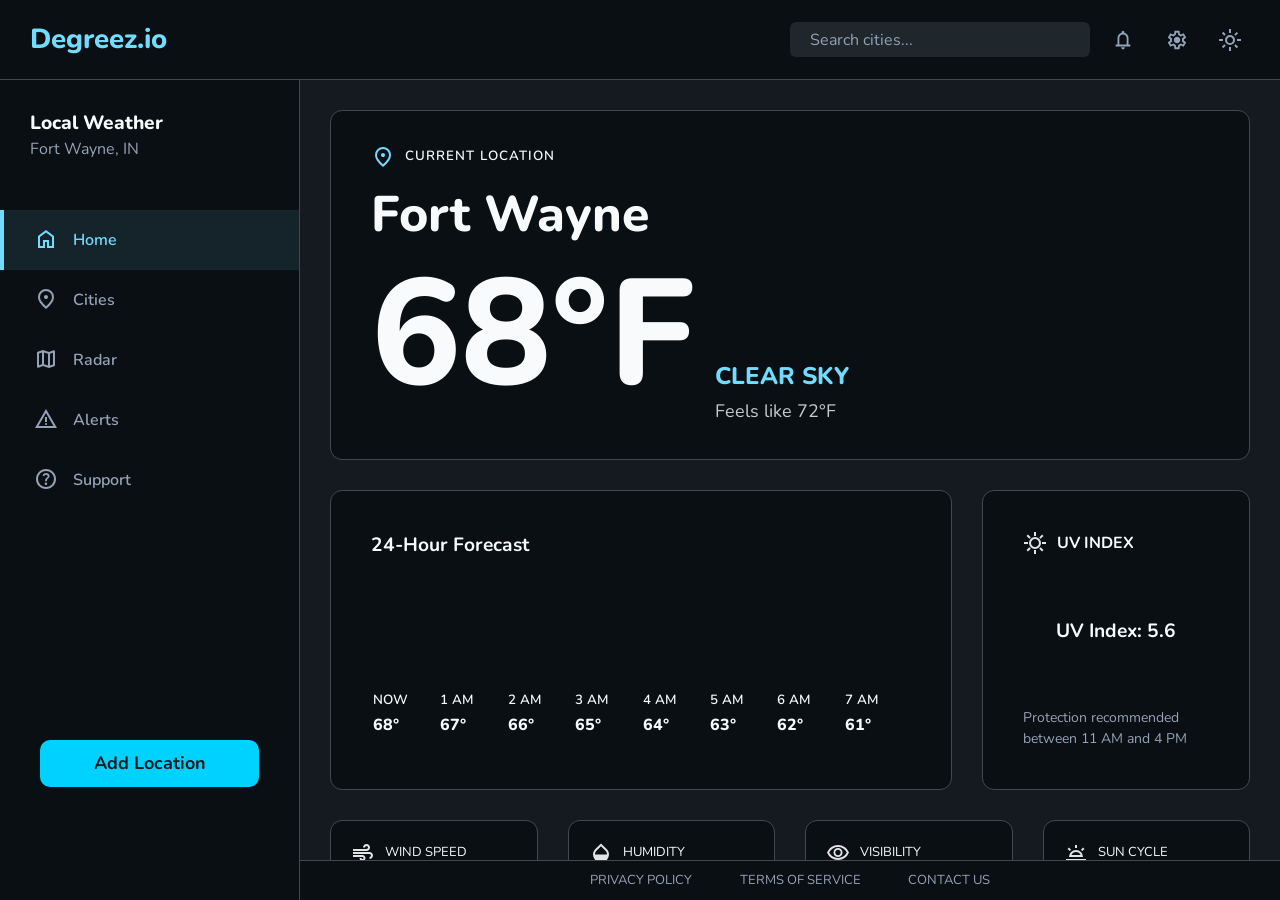
==== commit d009fb6a: "added settings page; support page." ====
--- a/index.html
+++ b/index.html
@@ -45,7 +45,8 @@
             <svg xmlns="http://www.w3.org/2000/svg" height="32px" viewBox="0 -960 960 960" width="32px" fill="var(--on-surface-variant)"><path d="M120-240v-80h720v80H120Zm0-200v-80h720v80H120Zm0-200v-80h720v80H120Z"/></svg>          
           </button>
           
-          <p class="AppHeader h4 text-color-primary" aria-label="app title" style="margin: 0 30px 0 0; font-weight: 800;">Degreez.io</p>
+          <p class="AppHeader h4 text-color-primary" aria-label="app title" style="margin: 0 30px 0 0; font-weight: 800;"
+          onclick="document.getElementById('homepage-menu-btn').click()">Degreez.io</p>
         </div>
  
         <ul class="top-right-nav-items" style="list-style: none; display: flex; width: 460px; font-weight: 550; justify-content: space-between; align-items: center;">
@@ -169,7 +170,7 @@
               </a>
             </li>
             <li>
-              <a class="side-nav-menu-button" type="button" href="#" draggable="false">
+              <a id="support-menu-button" class="side-nav-menu-button" type="button" href="#" draggable="false">
                 <span style="pointer-events: none;">
                   <svg xmlns="http://www.w3.org/2000/svg" height="24px" viewBox="0 -960 960 960" width="24px" fill="var(--on-surface-variant)" style="margin: 4px 15px 0 0;">
                     <path d="M513.5-254.5Q528-269 528-290t-14.5-35.5Q499-340 478-340t-35.5 14.5Q428-311 428-290t14.5 35.5Q457-240 478-240t35.5-14.5ZM442-394h74q0-33 7.5-52t42.5-52q26-26 41-49.5t15-56.5q0-56-41-86t-97-30q-57 0-92.5 30T342-618l66 26q5-18 22.5-39t53.5-21q32 0 48 17.5t16 38.5q0 20-12 37.5T506-526q-44 39-54 59t-10 73Zm38 314q-83 0-156-31.5T197-197q-54-54-85.5-127T80-480q0-83 31.5-156T197-763q54-54 127-85.5T480-880q83 0 156 31.5T763-763q54 54 85.5 127T880-480q0 83-31.5 156T763-197q-54 54-127 85.5T480-80Zm0-80q134 0 227-93t93-227q0-134-93-227t-227-93q-134 0-227 93t-93 227q0 134 93 227t227 93Zm0-320Z"/>                
@@ -202,10 +203,10 @@
   
   <!-- footer -->
   <footer class="position-absolute bg-surface" style="display: flex; align-items: center; justify-content: center; height: 40px; width: calc(100% - 300px); bottom: 0; right: 0; border-top: 1px solid var(--outline-variant);">
-    <div class="text-color-variant footerLinks" style="display: flex; align-items: center; justify-content: space-between; min-width: 400px; font-size: small;">
-      <a>PRIVACY POLICY</a>
-      <a>TERMS OF SERVICE</a>
-      <a>CONTACT US</a>
+    <div class="text-color-variant footerLinks" style="display: flex; align-items: center; justify-content: space-between; min-width: 400px; font-size: small; cursor:pointer;">
+      <a class="footer-button">PRIVACY POLICY</a>
+      <a class="footer-button">TERMS OF SERVICE</a>
+      <a class="footer-button" onclick="document.getElementById('support-menu-button').click()">CONTACT US</a>
     </div>
   </footer>
 
--- a/css/styles.css
+++ b/css/styles.css
@@ -371,6 +371,10 @@
 .menu-button:hover, .menu-button:hover svg, .notification-item:hover {
   background-color: var(--surface-container-highest);
   fill: var(--on-surface);
+}
+
+.footer-button:hover {
+  color: var(--on-surface);
 }
 
 .top-nav-button:hover, .top-nav-button:hover svg {
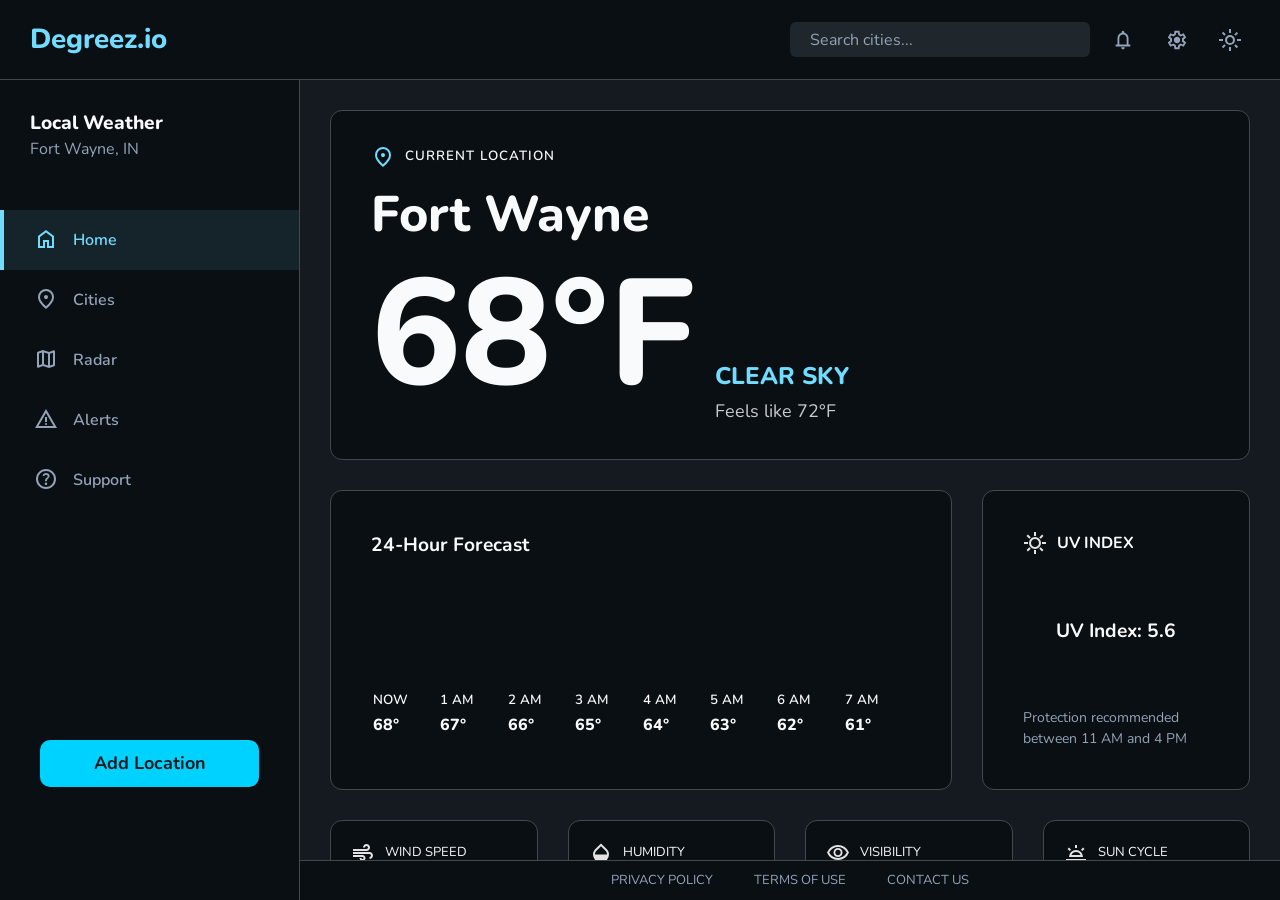
==== commit 8a13a66f: "added new pages added privacy and term of use pages and dummy content. added responsiveness to new c" ====
--- a/index.html
+++ b/index.html
@@ -203,9 +203,9 @@
   
   <!-- footer -->
   <footer class="position-absolute bg-surface" style="display: flex; align-items: center; justify-content: center; height: 40px; width: calc(100% - 300px); bottom: 0; right: 0; border-top: 1px solid var(--outline-variant);">
-    <div class="text-color-variant footerLinks" style="display: flex; align-items: center; justify-content: space-between; min-width: 400px; font-size: small; cursor:pointer;">
-      <a class="footer-button">PRIVACY POLICY</a>
-      <a class="footer-button">TERMS OF SERVICE</a>
+    <div class="text-color-variant footerLinks" style="display: flex; align-items: center; justify-content: space-around; min-width: 400px; font-size: small; cursor:pointer;">
+      <a class="footer-button" href="privacypolicy.html">PRIVACY POLICY</a>
+      <a class="footer-button" href="termsofuse.html">TERMS OF USE</a>
       <a class="footer-button" onclick="document.getElementById('support-menu-button').click()">CONTACT US</a>
     </div>
   </footer>
--- a/css/styles.css
+++ b/css/styles.css
@@ -268,6 +268,57 @@
   }
 }
 
+@media (max-width: 1560px) {
+  form {
+    gap: 20px !important;
+  }
+
+  form > div {
+    margin-bottom: 20px !important;
+  }
+
+  .contact-us-textarea {
+    height: 150px !important;
+  }
+}
+
+@media (max-width: 1500px) {
+  form {
+    gap: 20px !important;
+  }
+
+  form > div {
+    margin-bottom: 10px !important;
+  }
+
+  .contact-us-textarea {
+    height: 150px !important;
+  }
+
+  .support-page {
+    flex-direction: column !important;
+   }
+
+  form, .contact-information {
+  max-width: 100% !important;
+  width: 100% !important;
+  }
+}
+
+@media (max-width: 650px) {
+  .name {
+    flex-direction: column !important;
+  }
+
+  div {
+    width: 100% !important;
+  }
+
+  .social-links {
+   gap: 4px !important;
+  }
+}
+
 @media (max-width: 700px) {
 
     .sidemenu { 
@@ -375,6 +426,15 @@
 
 .footer-button:hover {
   color: var(--on-surface);
+}
+
+.footer-button {
+  color: var(--on-surface-variant);
+  text-decoration: none;
+}
+
+a {
+  text-decoration: none;
 }
 
 .top-nav-button:hover, .top-nav-button:hover svg {
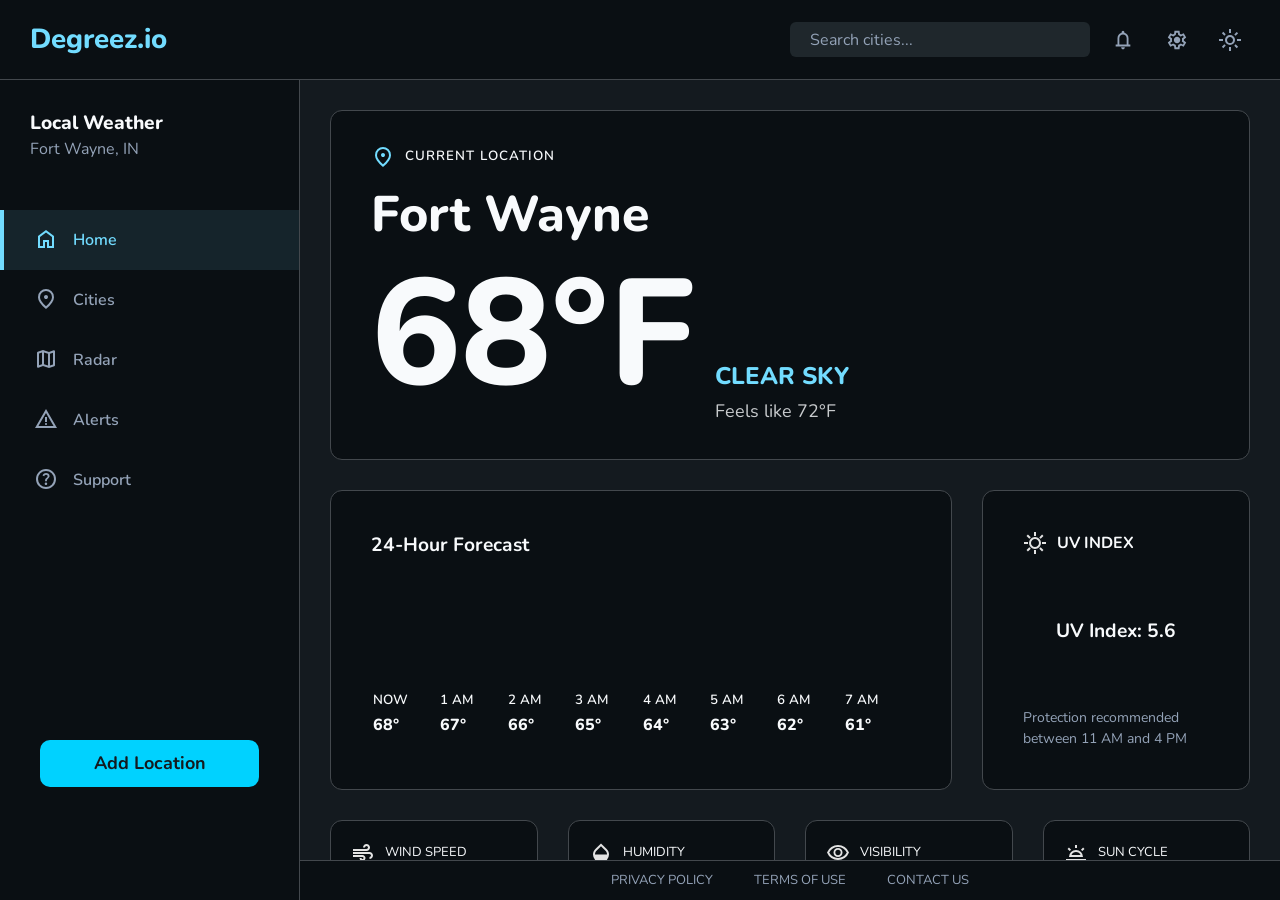
==== commit ec252f20: "update" ====
--- a/index.html
+++ b/index.html
@@ -23,7 +23,8 @@
       "navService": "./js/services/navService.js",
       "apiService": "./js/services/apiService.js",
       "utilities": "./js/services/utilities.js",
-      "homePage": "./js/pages/home.js"
+      "homePage": "./js/pages/home.js",
+      "supportPage": "./js/pages/support.js"
     }
   }
   </script>
--- a/css/styles.css
+++ b/css/styles.css
@@ -591,4 +591,12 @@
 
 .notification-popup-button:hover {
   transform: scale(1.05);
-}+}
+
+/* .form-input:valid {
+  border: none;
+}
+
+.form-input:invalid {
+  border: 2px solid #eb5f5f;
+} */
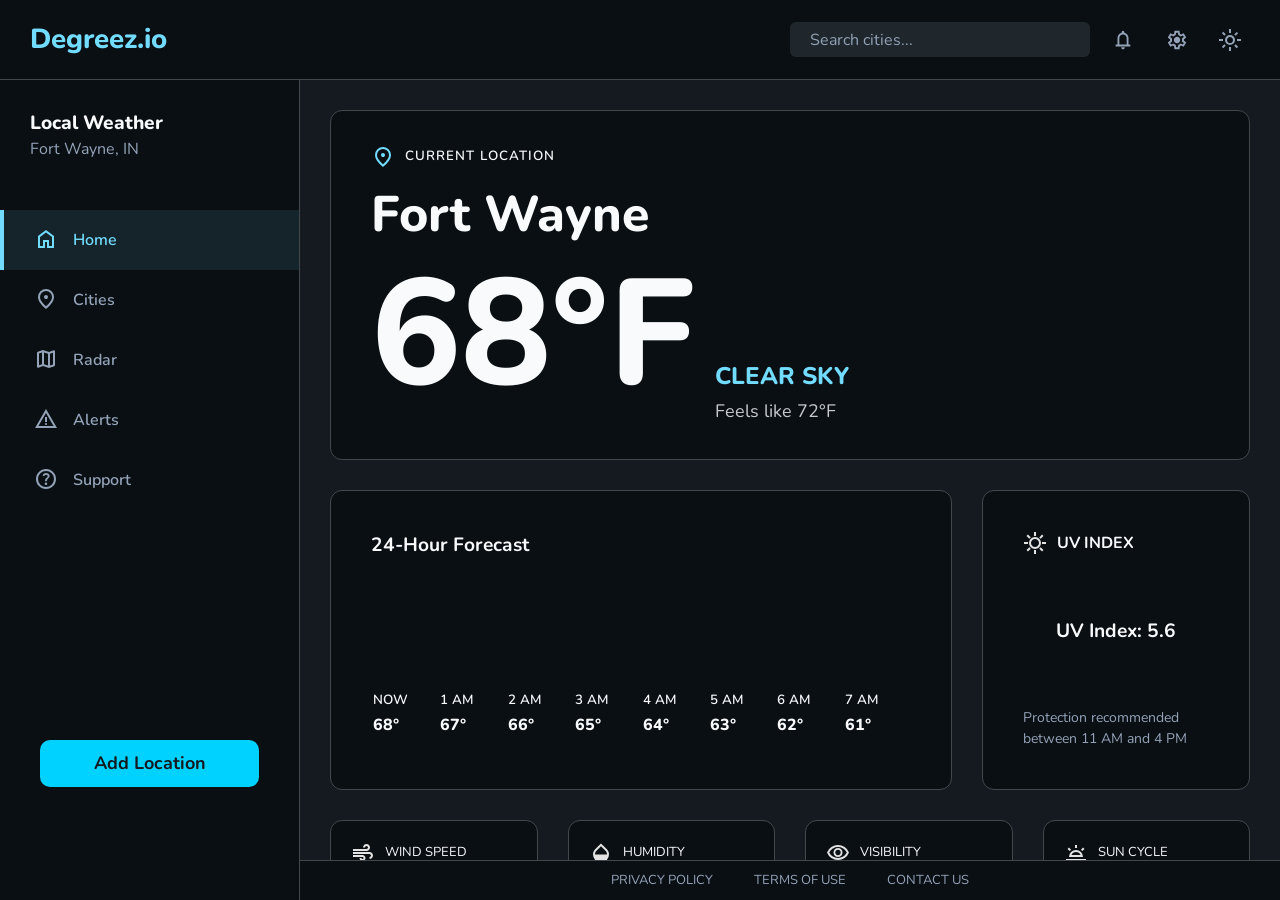
==== commit dce2590e: "update" ====
--- a/index.html
+++ b/index.html
@@ -216,15 +216,15 @@
      user-select: none;">
     <div class="bg-surface" style="height: 100%; width: 100%; opacity: 0.6;" ></div>
 
-    <div class="position-absolute bg-surface" style="border-radius: 10px; border: 1px solid var(--outline-variant); padding: 20px; height: 200px;">
+    <div class="position-absolute bg-surface add-location-input" style="border-radius: 10px; border: 1px solid var(--outline-variant); padding: 20px; height: 200px; width: 400px;">
       
-      <form action="#" style="display: flex; flex-direction: column;" aria-label="Add location popup dialog">
+      <form action="#" style="display: flex; flex-direction: column; justify-content: space-between; height: 100%;" aria-label="Add location popup dialog">
         <div>
           <p style="font-size: 24px; font-weight: 800; margin-bottom: 10px;">Add a new location</p>
-          <input class="text-color bg-surface-variant search-box" aria-label="search box" type="text" placeholder="Enter city name..." >
-        </div>
-
-        <a class="submit add-location-button bg-primary-container" type="button" href="#" draggable="false" style="margin: 40px 0; padding: 0; align-items: center;">
+          <input class="text-color bg-surface-variant search-box" aria-label="search box" type="text" placeholder="Enter city name..." style="width: 100%;">
+        </div>
+
+        <a class="submit add-location-button bg-primary-container" type="button" href="#" draggable="false" style="margin: 0; padding: 0; align-items: center;">
                 Add Location
         </a>
       </form>
--- a/css/styles.css
+++ b/css/styles.css
@@ -288,7 +288,7 @@
   }
 
   form > div {
-    margin-bottom: 10px !important;
+    margin-bottom: 20px !important;
   }
 
   .contact-us-textarea {
@@ -310,7 +310,11 @@
     flex-direction: column !important;
   }
 
-  div {
+  .add-location-input {
+    width: 300px !important;
+  }
+  
+  .name > div {
     width: 100% !important;
   }
 
